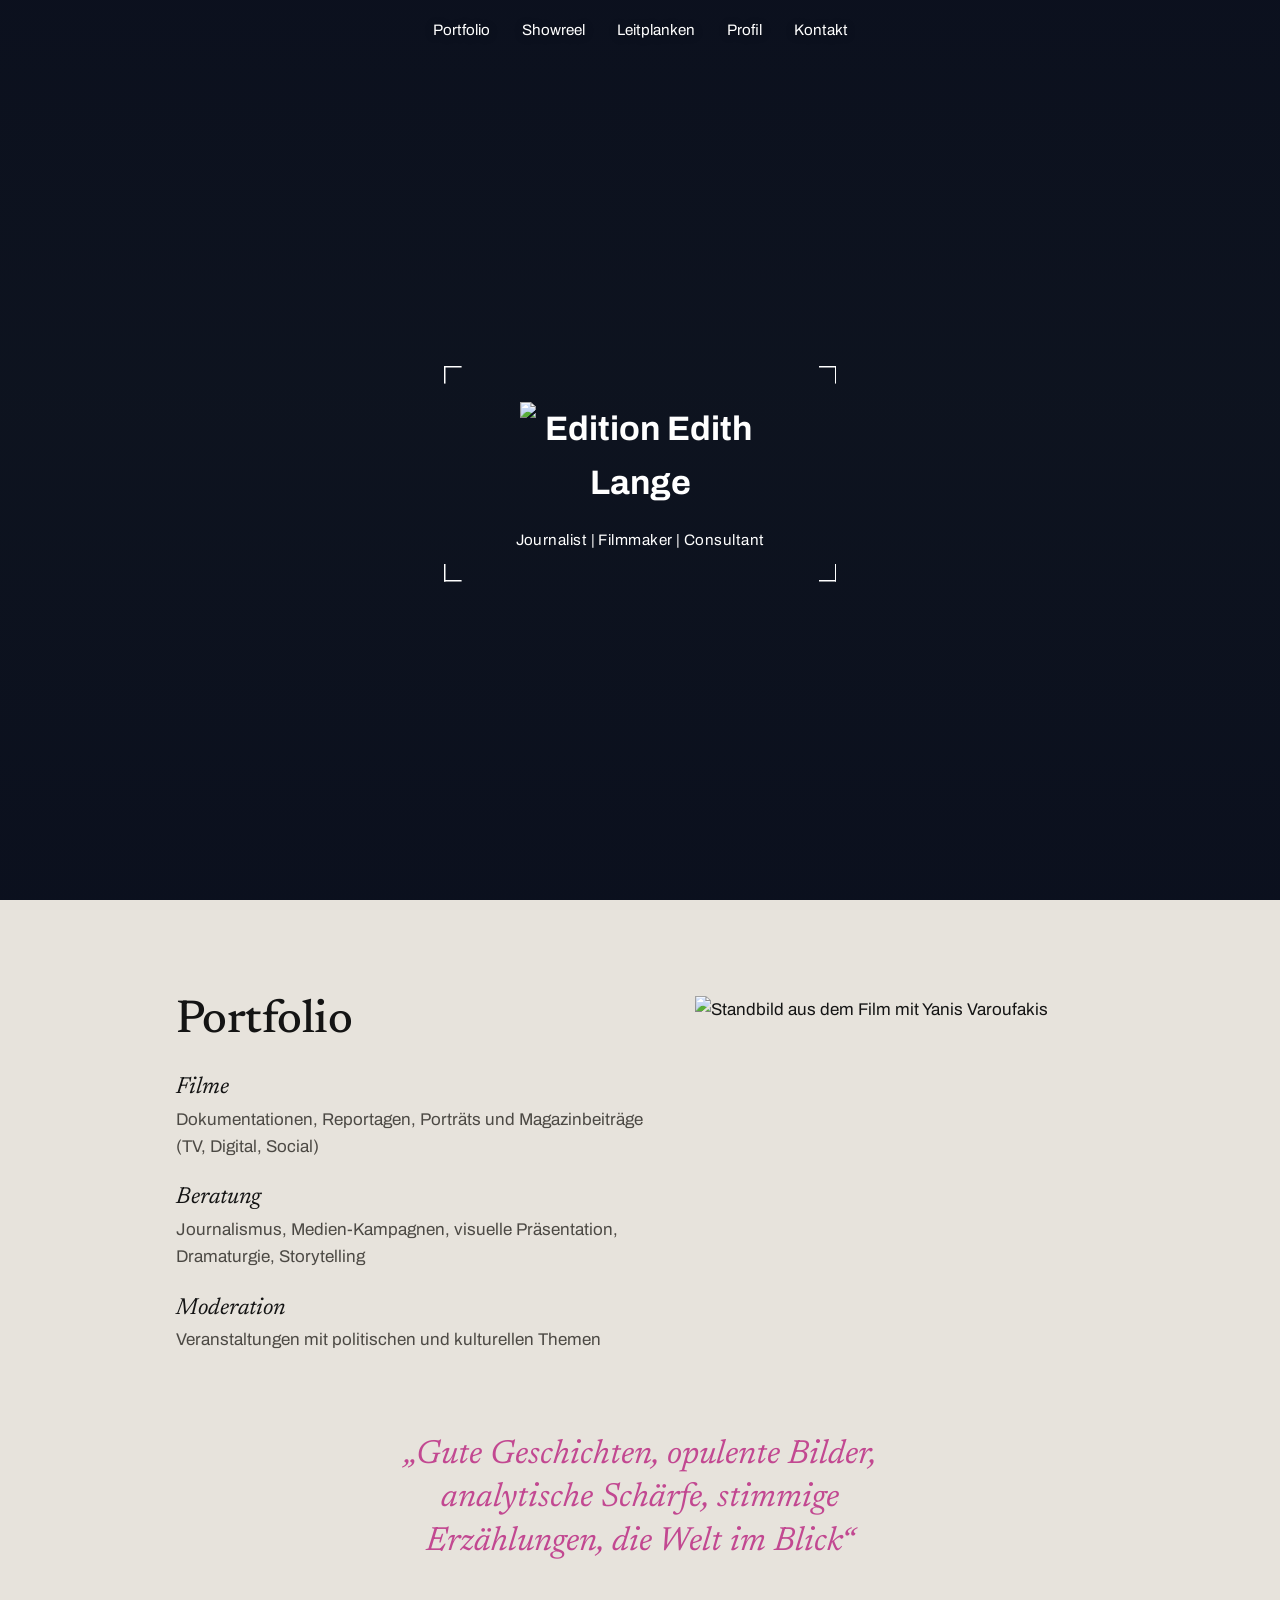
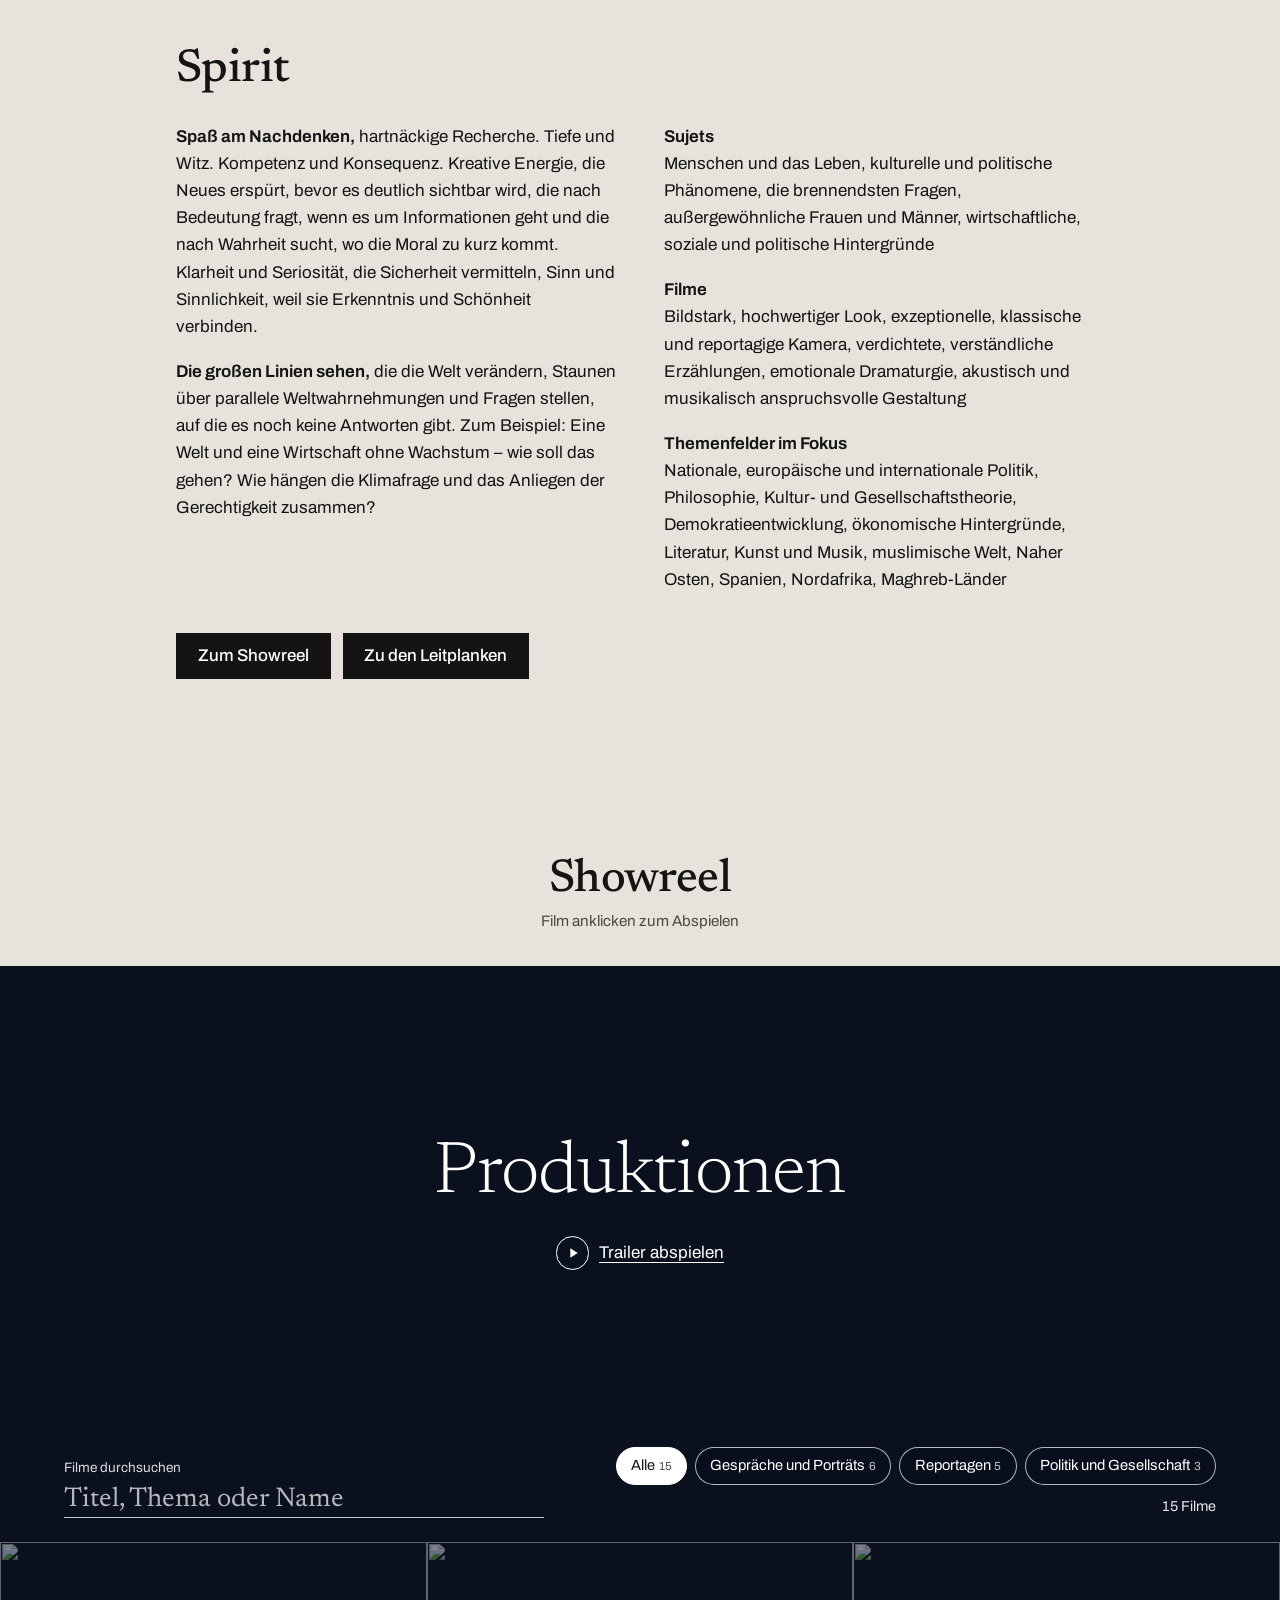
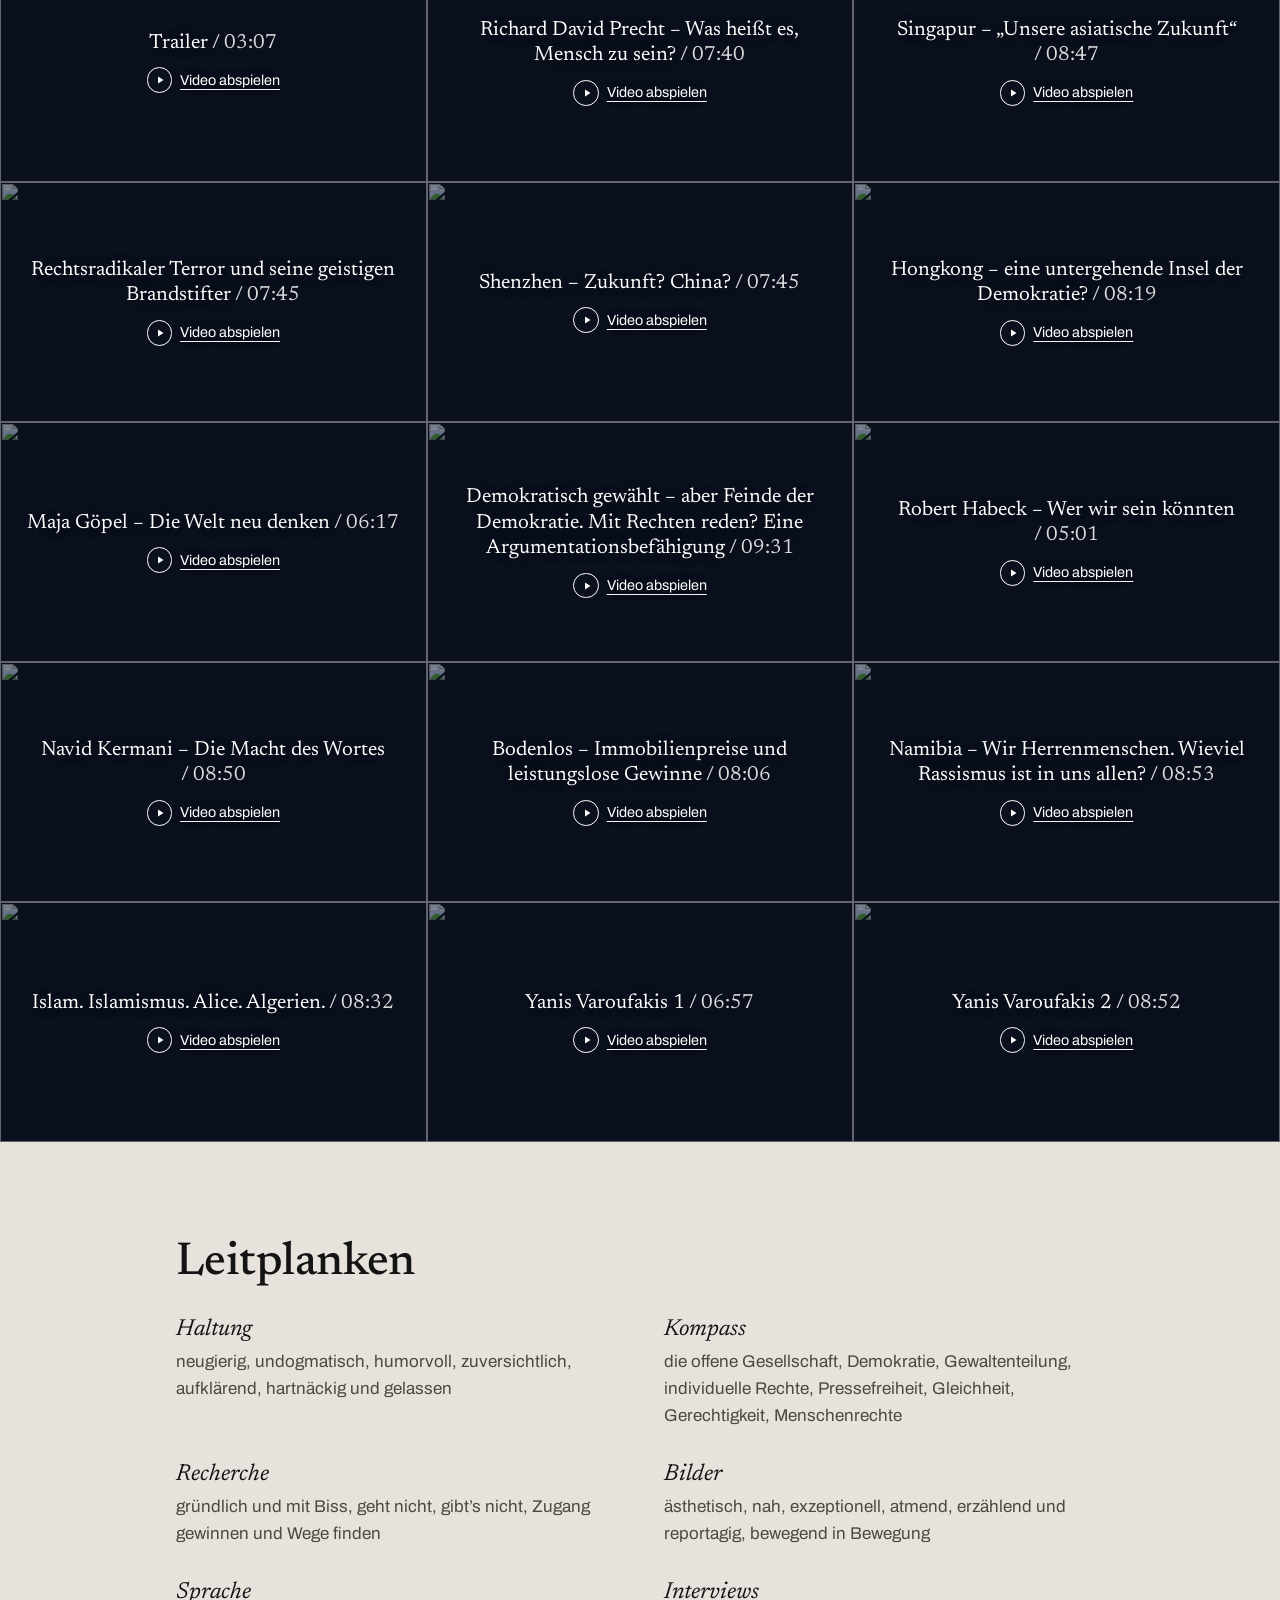
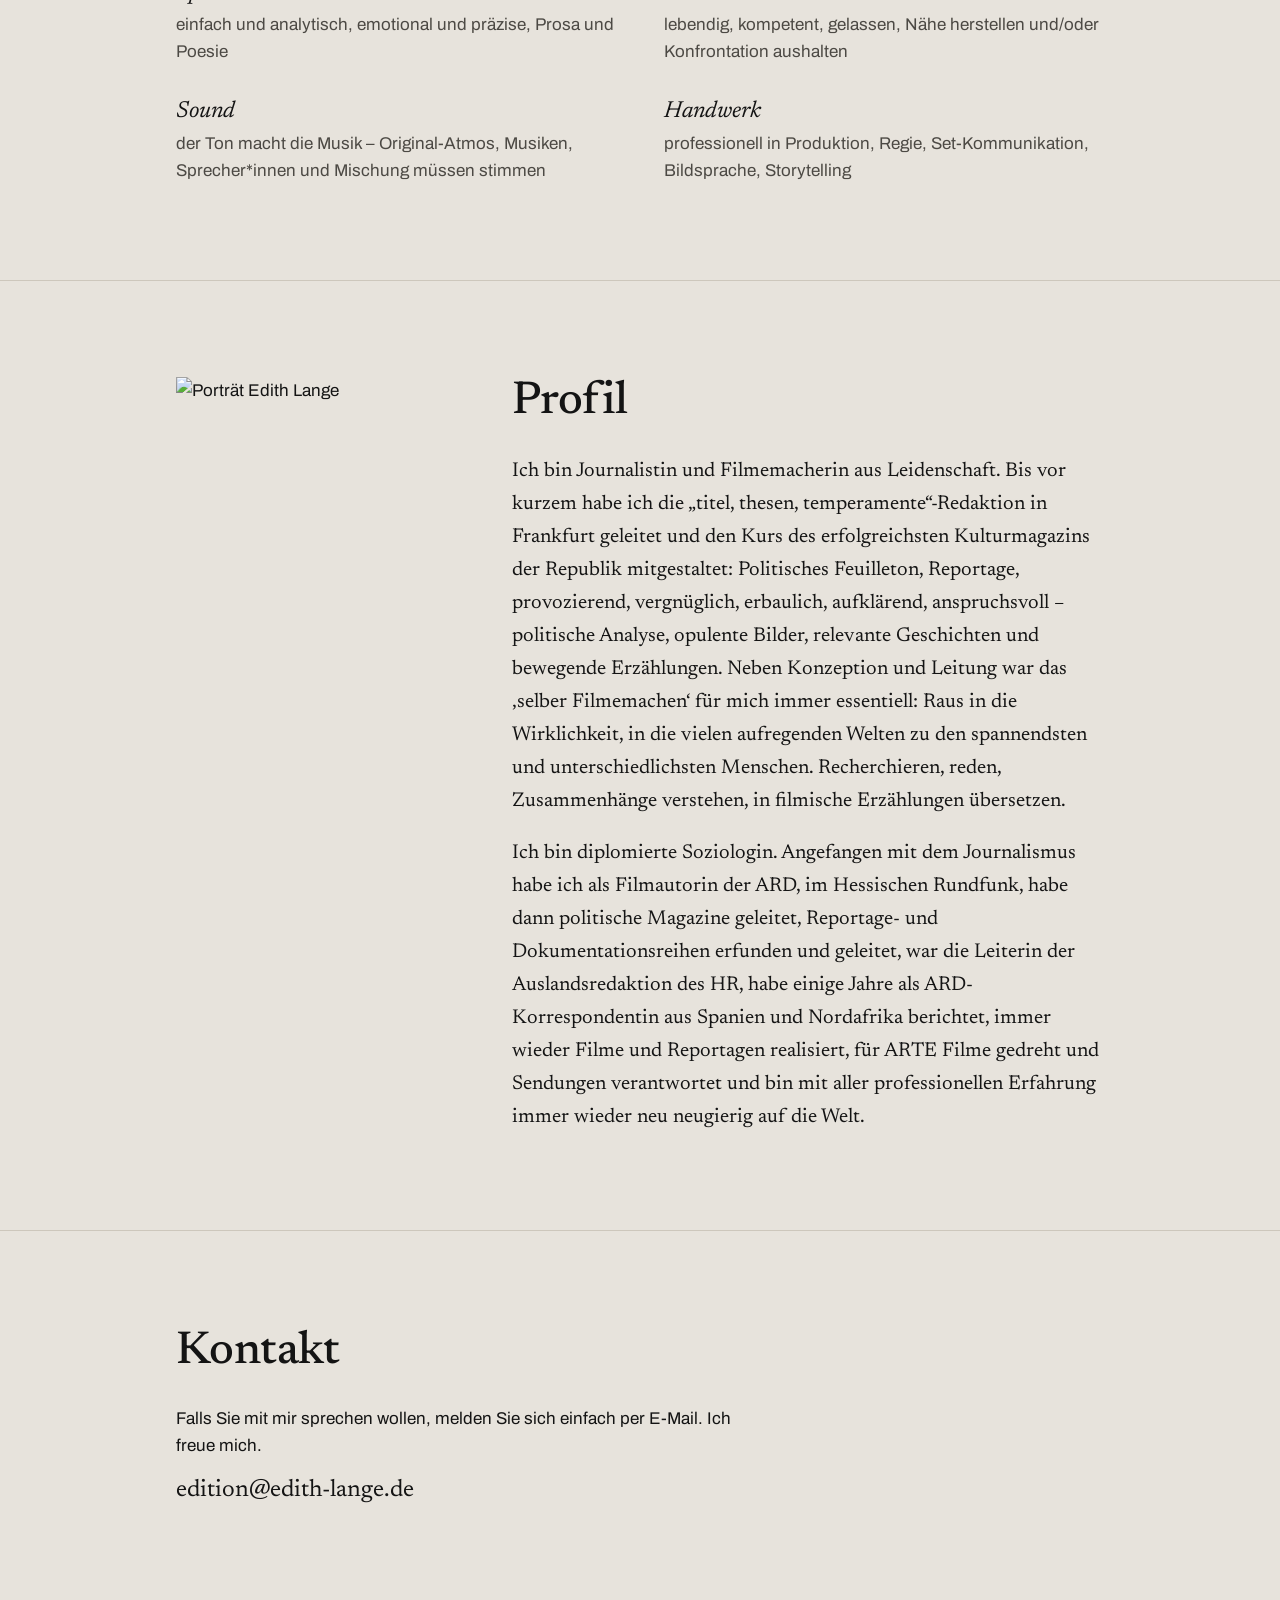
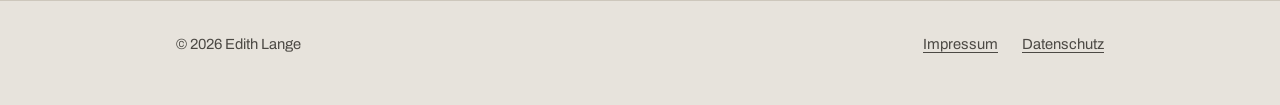
==== index.html @ 25c1dc21 "Erste Fassung: statische Seite mit Video-Mediathek Co-Authored-By: Claude Sonnet 5.5 <noreply@anthro" ====
<!doctype html>
<html lang="de">
<head>
  <meta charset="utf-8">
  <meta name="viewport" content="width=device-width, initial-scale=1">
  <title>Edition Edith Lange | Reportagen Dokumentationen Journalismus</title>
  <meta name="description" content="Dokumentarfilme, Reportagen, Magazinbeiträge, Porträts, Analysen, Essays. Für die ARD, „titel, thesen, temperamente“, ARTE u.a. – Edition Edith Lange">
  <meta property="og:type" content="website">
  <meta property="og:site_name" content="Edition Edith Lange">
  <meta property="og:title" content="Edition Edith Lange | Reportagen Dokumentationen Journalismus">
  <meta property="og:description" content="Dokumentarfilme, Reportagen, Magazinbeiträge, Porträts, Analysen, Essays. Für die ARD, „titel, thesen, temperamente“, ARTE u.a.">
  <meta name="theme-color" content="#E7E3DC">
  <link rel="icon" href="favicon.svg" type="image/svg+xml">
  <link rel="preload" href="fonts/newsreader.woff2" as="font" type="font/woff2" crossorigin>
  <link rel="stylesheet" href="css/style.css">
  <script src="js/seite.js" defer></script>
  <script src="js/mediathek.js" defer></script>
</head>
<body>
  <a class="sprung" href="#showreel">Zum Showreel springen</a>

  <!-- Kopfleiste: über dem Video transparent, danach sandfarben und fixiert -->
  <header class="kopf">
    <a class="wortmarke klammern" href="#top"><img src="https://static.wixstatic.com/media/e6b9de_85f77ad9116e44a881d27dc3d919d11c~mv2.png/v1/fill/w_444,h_208,al_c,q_85/logo.png" alt="Edition Edith Lange" width="111" height="52"></a>
    <nav aria-label="Hauptnavigation">
      <ul>
        <li><a href="#portfolio">Portfolio</a></li>
        <li><a href="#showreel">Showreel</a></li>
        <li><a href="#leitplanken">Leitplanken</a></li>
        <li><a href="#profil">Profil</a></li>
        <li><a href="#kontakt">Kontakt</a></li>
      </ul>
    </nav>
  </header>

  <!-- DEMO-ADRESSEN: Video, Poster, Logo und Fotos liegen noch bei Wix.
       Vor dem Livegang als eigene Dateien nach img/ und video/ legen (siehe interne Doku). -->
  <div class="hero" id="top">
    <video id="hero-video" autoplay muted loop playsinline preload="auto"
           poster="https://static.wixstatic.com/media/e6b9de_59bb1e1e06a84b3ba4e4602ae443a933f000.jpg/v1/fill/w_1920,h_1080,al_c,q_80/hero.jpg">
      <source src="https://video.wixstatic.com/video/e6b9de_59bb1e1e06a84b3ba4e4602ae443a933/1080p/mp4/file.mp4" type="video/mp4">
    </video>
    <div class="hero-mitte">
      <div class="klammern logo-rahmen">
        <h1>
          <img src="https://static.wixstatic.com/media/e6b9de_85f77ad9116e44a881d27dc3d919d11c~mv2.png/v1/fill/w_444,h_208,al_c,q_85/logo.png"
               alt="Edition Edith Lange" width="222" height="104">
        </h1>
        <p>Journalist | Filmmaker | Consultant</p>
      </div>
    </div>
  </div>

  <main>
    <section class="inhalt" id="portfolio" aria-labelledby="portfolio-titel">
      <div class="portfolio-grid">
        <div>
          <h2 id="portfolio-titel">Portfolio</h2>
          <dl class="felder">
            <div>
              <dt>Filme</dt>
              <dd>Dokumentationen, Reportagen, Porträts und Magazinbeiträge (TV, Digital, Social)</dd>
            </div>
            <div>
              <dt>Beratung</dt>
              <dd>Journalismus, Medien-Kampagnen, visuelle Präsentation, Dramaturgie, Storytelling</dd>
            </div>
            <div>
              <dt>Moderation</dt>
              <dd>Veranstaltungen mit politischen und kulturellen Themen</dd>
            </div>
          </dl>
        </div>
        <img class="portfolio-bild"
             src="https://static.wixstatic.com/media/e6b9de_39c633be2c5549e28a4ab191d545261e~mv2.png/v1/fill/w_870,h_600,al_c,q_85/portfolio.png"
             alt="Standbild aus dem Film mit Yanis Varoufakis" width="435" height="300" loading="lazy">
      </div>

      <blockquote class="zitat">„Gute Geschichten, opulente Bilder, analytische Schärfe, stimmige Erzählungen, die Welt im Blick“</blockquote>

      <h2>Spirit</h2>
      <div class="zwei">
        <div class="fliesstext-kurz">
          <p><strong>Spaß am Nachdenken,</strong> hartnäckige Recherche. Tiefe und Witz. Kompetenz und Konsequenz. Kreative Energie, die Neues erspürt, bevor es deutlich sichtbar wird, die nach Bedeutung fragt, wenn es um Informationen geht und die nach Wahrheit sucht, wo die Moral zu kurz kommt. Klarheit und Seriosität, die Sicherheit vermitteln, Sinn und Sinnlichkeit, weil sie Erkenntnis und Schönheit verbinden.</p>
          <p><strong>Die großen Linien sehen,</strong> die die Welt verändern, Staunen über parallele Weltwahrnehmungen und Fragen stellen, auf die es noch keine Antworten gibt. Zum Beispiel: Eine Welt und eine Wirtschaft ohne Wachstum – wie soll das gehen? Wie hängen die Klimafrage und das Anliegen der Gerechtigkeit zusammen?</p>
        </div>
        <div class="fliesstext-kurz">
          <p><strong>Sujets</strong><br>Menschen und das Leben, kulturelle und politische Phänomene, die brennendsten Fragen, außergewöhnliche Frauen und Männer, wirtschaftliche, soziale und politische Hintergründe</p>
          <p><strong>Filme</strong><br>Bildstark, hochwertiger Look, exzeptionelle, klassische und reportagige Kamera, verdichtete, verständliche Erzählungen, emotionale Dramaturgie, akustisch und musikalisch anspruchsvolle Gestaltung</p>
          <p><strong>Themenfelder im Fokus</strong><br>Nationale, europäische und internationale Politik, Philosophie, Kultur- und Gesellschaftstheorie, Demokratieentwicklung, ökonomische Hintergründe, Literatur, Kunst und Musik, muslimische Welt, Naher Osten, Spanien, Nordafrika, Maghreb-Länder</p>
        </div>
      </div>
      <p class="knoepfe">
        <a class="knopf" href="#showreel">Zum Showreel</a>
        <a class="knopf" href="#leitplanken">Zu den Leitplanken</a>
      </p>
    </section>

    <section class="showreel" id="showreel" aria-labelledby="showreel-titel">
      <div class="showreel-kopf">
        <h2 id="showreel-titel">Showreel</h2>
        <p>Film anklicken zum Abspielen</p>
      </div>

      <div class="banner" style="--banner: url('https://static.wixstatic.com/media/cf3013_33adf1be0b4f466a8af10aefe9cf7b13f002.jpg/v1/fill/w_1920,h_820,al_c,q_80/banner.jpg')">
        <div class="banner-mitte">
          <p class="banner-titel">Produktionen</p>
          <button type="button" class="abspielen" data-film="trailer">
            <span class="play-kreis" aria-hidden="true"><svg viewBox="0 0 24 24" focusable="false"><path d="M8 5l11 7-11 7z"/></svg></span>
            <span class="abspielen-text">Trailer abspielen</span>
          </button>
        </div>
        <div class="banner-werkzeug">
          <form class="suche" role="search" onsubmit="return false">
            <label for="suche">Filme durchsuchen</label>
            <input id="suche" type="search" placeholder="Titel, Thema oder Name" autocomplete="off" spellcheck="false">
          </form>
          <div class="filter">
            <div class="chips" id="chips" role="group" aria-label="Nach Kategorie filtern"></div>
            <p class="anzahl" id="anzahl" role="status" aria-live="polite"></p>
          </div>
        </div>
      </div>

      <ul class="raster" id="raster"></ul>

      <div class="leer" id="leer" hidden>
        <p>Kein Film gefunden. Ändere den Suchbegriff oder setze die Filter zurück.</p>
        <button type="button" class="knopf" id="zuruecksetzen">Filter zurücksetzen</button>
      </div>
      <noscript><p class="leer">Der Showreel braucht JavaScript. Schreib bitte eine E-Mail an <a href="mailto:edition@edith-lange.de">edition@edith-lange.de</a>.</p></noscript>
    </section>

    <section class="inhalt" id="leitplanken" aria-labelledby="leitplanken-titel">
      <h2 id="leitplanken-titel">Leitplanken</h2>
      <dl class="paare">
        <div><dt>Haltung</dt><dd>neugierig, undogmatisch, humorvoll, zuversichtlich, aufklärend, hartnäckig und gelassen</dd></div>
        <div><dt>Kompass</dt><dd>die offene Gesellschaft, Demokratie, Gewaltenteilung, individuelle Rechte, Pressefreiheit, Gleichheit, Gerechtigkeit, Menschenrechte</dd></div>
        <div><dt>Recherche</dt><dd>gründlich und mit Biss, geht nicht, gibt’s nicht, Zugang gewinnen und Wege finden</dd></div>
        <div><dt>Bilder</dt><dd>ästhetisch, nah, exzeptionell, atmend, erzählend und reportagig, bewegend in Bewegung</dd></div>
        <div><dt>Sprache</dt><dd>einfach und analytisch, emotional und präzise, Prosa und Poesie</dd></div>
        <div><dt>Interviews</dt><dd>lebendig, kompetent, gelassen, Nähe herstellen und/oder Konfrontation aushalten</dd></div>
        <div><dt>Sound</dt><dd>der Ton macht die Musik – Original-Atmos, Musiken, Sprecher*innen und Mischung müssen stimmen</dd></div>
        <div><dt>Handwerk</dt><dd>professionell in Produktion, Regie, Set-Kommunikation, Bildsprache, Storytelling</dd></div>
      </dl>
    </section>

    <section class="inhalt profil" id="profil" aria-labelledby="profil-titel">
      <div class="profil-grid">
        <img class="portrait"
             src="https://static.wixstatic.com/media/e6b9de_85d53dcce89547af80453a488af6b40d~mv2.jpg/v1/fill/w_604,h_904,al_c,q_85/portrait.jpg"
             alt="Porträt Edith Lange" width="302" height="452" loading="lazy">
        <div>
          <h2 id="profil-titel">Profil</h2>
          <div class="fliesstext">
            <p>Ich bin Journalistin und Filmemacherin aus Leidenschaft. Bis vor kurzem habe ich die „titel, thesen, temperamente“-Redaktion in Frankfurt geleitet und den Kurs des erfolgreichsten Kulturmagazins der Republik mitgestaltet: Politisches Feuilleton, Reportage, provozierend, vergnüglich, erbaulich, aufklärend, anspruchsvoll – politische Analyse, opulente Bilder, relevante Geschichten und bewegende Erzählungen. Neben Konzeption und Leitung war das ‚selber Filmemachen‘ für mich immer essentiell: Raus in die Wirklichkeit, in die vielen aufregenden Welten zu den spannendsten und unterschiedlichsten Menschen. Recherchieren, reden, Zusammenhänge verstehen, in filmische Erzählungen übersetzen.</p>
            <p>Ich bin diplomierte Soziologin. Angefangen mit dem Journalismus habe ich als Filmautorin der ARD, im Hessischen Rundfunk, habe dann politische Magazine geleitet, Reportage- und Dokumentationsreihen erfunden und geleitet, war die Leiterin der Auslandsredaktion des HR, habe einige Jahre als ARD-Korrespondentin aus Spanien und Nordafrika berichtet, immer wieder Filme und Reportagen realisiert, für ARTE Filme gedreht und Sendungen verantwortet und bin mit aller professionellen Erfahrung immer wieder neu neugierig auf die Welt.</p>
          </div>
        </div>
      </div>
    </section>

    <section class="inhalt kontakt" id="kontakt" aria-labelledby="kontakt-titel">
      <h2 id="kontakt-titel">Kontakt</h2>
      <p>Falls Sie mit mir sprechen wollen, melden Sie sich einfach per E-Mail. Ich freue mich.</p>
      <p class="mail"><a href="mailto:edition@edith-lange.de">edition@edith-lange.de</a></p>
    </section>
  </main>

  <footer class="fuss">
    <p>© <span data-jahr>2026</span> Edith Lange</p>
    <ul>
      <li><a href="impressum.html">Impressum</a></li>
      <li><a href="datenschutz.html">Datenschutz</a></li>
    </ul>
  </footer>

  <dialog id="player" aria-labelledby="player-titel">
    <div class="player-innen">
      <div class="player-kopf">
        <h2 id="player-titel"></h2>
        <button type="button" class="schliessen" id="schliessen">Schließen</button>
      </div>
      <div class="buehne" id="buehne"></div>
      <div class="player-info">
        <p class="player-meta" id="player-meta"></p>
        <p class="player-text" id="player-text"></p>
      </div>
    </div>
  </dialog>
</body>
</html>
---- css/style.css ----
@font-face {
  font-family: "Newsreader";
  src: url("../fonts/newsreader.woff2") format("woff2");
  font-weight: 200 800;
  font-style: normal;
  font-display: swap;
}
@font-face {
  font-family: "Newsreader";
  src: url("../fonts/newsreader-italic.woff2") format("woff2");
  font-weight: 200 800;
  font-style: italic;
  font-display: swap;
}
@font-face {
  font-family: "Archivo";
  src: url("../fonts/archivo.woff2") format("woff2");
  font-weight: 100 900;
  font-style: normal;
  font-display: swap;
}

:root {
  /* Farben aus dem Original: warmes Sandgrau, Schwarz, magentafarbenes Zitat */
  --sand: #E7E3DC;
  --tinte: #141414;
  --tinte-leise: #4C4944;
  --linie: #CDC7BC;
  --magenta: #C24891;
  --nacht: #0F1520;
  --weiss: #fff;
  --serif: "Newsreader", Georgia, "Times New Roman", serif;
  --sans: "Archivo", system-ui, -apple-system, "Segoe UI", sans-serif;
  --rand: clamp(1.25rem, 5vw, 4rem);
  --breite: 58rem;
}

*, *::before, *::after { box-sizing: border-box; }
html { scroll-behavior: smooth; scroll-padding-top: 4.5rem; }
body {
  margin: 0;
  background: var(--sand);
  color: var(--tinte);
  font-family: var(--sans);
  font-size: 1.0625rem;
  line-height: 1.6;
  -webkit-font-smoothing: antialiased;
}
a { color: inherit; text-underline-offset: 0.2em; }
a:hover { color: var(--magenta); }
:focus-visible { outline: 2px solid var(--tinte); outline-offset: 3px; }
h1, h2, h3, p, ul, dl, dd, blockquote, figure { margin: 0; }
ul { padding: 0; list-style: none; }
img { max-width: 100%; height: auto; display: block; }

.sprung {
  position: absolute; left: var(--rand); top: -4rem; z-index: 40;
  background: var(--tinte); color: var(--weiss); padding: 0.6rem 1rem;
}
.sprung:focus { top: 0.75rem; }

/* ---------- Sucherecken (vier Klammern um das Logo) ---------- */
.klammern {
  position: relative;
  --l: 0.55rem; --d: 1.5px;
  background:
    linear-gradient(currentColor 0 0) 0 0 / var(--l) var(--d) no-repeat,
    linear-gradient(currentColor 0 0) 0 0 / var(--d) var(--l) no-repeat,
    linear-gradient(currentColor 0 0) 100% 0 / var(--l) var(--d) no-repeat,
    linear-gradient(currentColor 0 0) 100% 0 / var(--d) var(--l) no-repeat,
    linear-gradient(currentColor 0 0) 0 100% / var(--l) var(--d) no-repeat,
    linear-gradient(currentColor 0 0) 0 100% / var(--d) var(--l) no-repeat,
    linear-gradient(currentColor 0 0) 100% 100% / var(--l) var(--d) no-repeat,
    linear-gradient(currentColor 0 0) 100% 100% / var(--d) var(--l) no-repeat;
}
.wortmarke.klammern { padding: 0.45rem 0.8rem; line-height: 0; }
.wortmarke img { height: 1.9rem; width: auto; filter: invert(1); }

/* ---------- Kopfleiste ---------- */
.kopf {
  position: fixed; inset: 0 0 auto 0; z-index: 30;
  display: flex; align-items: baseline; justify-content: center; flex-wrap: wrap;
  gap: 0.5rem 2rem;
  padding: 1rem var(--rand);
  color: var(--weiss);
  text-shadow: 0 1px 8px rgb(0 0 0 / 0.45);
}
.wortmarke { display: none; text-decoration: none; }
.kopf nav ul { display: flex; flex-wrap: wrap; justify-content: center; gap: 0.25rem 1.25rem; }
.kopf nav a { text-decoration: none; font-size: 0.95rem; }
.kopf nav a:hover { color: inherit; text-decoration: underline; }
.kopf :focus-visible { outline-color: var(--weiss); }
@media (min-width: 40rem) { .kopf nav ul { column-gap: 2rem; } }

/* Nach dem Video und auf Unterseiten: sandfarben */
body.scroll .kopf, body.innen .kopf {
  justify-content: space-between;
  background: rgb(231 227 220 / 0.96);
  color: var(--tinte);
  text-shadow: none;
  border-bottom: 1px solid var(--linie);
  backdrop-filter: blur(6px);
}
body.scroll .wortmarke, body.innen .wortmarke { display: block; }
body.scroll .kopf nav a:hover, body.innen .kopf nav a:hover { color: var(--magenta); }
body.scroll .kopf :focus-visible, body.innen .kopf :focus-visible { outline-color: var(--tinte); }
body.innen .kopf { position: static; backdrop-filter: none; }

/* Handy: einzeilige, seitlich scrollbare Navigation, damit die Leiste schmal bleibt */
@media (max-width: 39.99rem) {
  html { scroll-padding-top: 3.5rem; }
  .kopf { padding: 0.7rem 1rem; gap: 0; }
  .wortmarke, body.scroll .wortmarke, body.innen .wortmarke { display: none; }
  .kopf nav { max-width: 100%; }
  .kopf nav ul { flex-wrap: nowrap; justify-content: flex-start; gap: 1.1rem; overflow-x: auto; scrollbar-width: none; }
  .kopf nav ul::-webkit-scrollbar { display: none; }
  .kopf nav a { font-size: 0.92rem; white-space: nowrap; display: block; padding: 0.15rem 0; }
}

/* ---------- Header-Video ---------- */
.hero {
  position: relative; isolation: isolate;
  min-height: 100vh; min-height: 100svh;
  display: grid; place-items: center;
  background: var(--nacht); color: var(--weiss); overflow: hidden;
}
.hero video { position: absolute; inset: 0; z-index: -2; width: 100%; height: 100%; object-fit: cover; }
.hero::after {
  content: ""; position: absolute; inset: 0; z-index: -1;
  background: linear-gradient(rgb(8 12 28 / 0.5), rgb(8 12 28 / 0.2) 45%, rgb(8 12 28 / 0.55));
}
.hero-mitte { text-align: center; padding: 6rem 1.5rem 3rem; }
.hero-mitte img { width: min(56vw, 15rem); height: auto; margin-inline: auto; }
.logo-rahmen { display: inline-block; padding: 2.2rem clamp(1.6rem, 6vw, 4.5rem) 1.8rem; --l: 1.1rem; --d: 1.5px; }
.hero-mitte p { margin-top: 0.9rem; font-size: 0.95rem; letter-spacing: 0.03em; }

/* ---------- Inhaltsabschnitte (sand) ---------- */
.inhalt {
  padding: clamp(3.5rem, 8vw, 6rem) max(var(--rand), calc((100% - var(--breite)) / 2));
}
.inhalt + .inhalt { border-top: 1px solid var(--linie); }
h2 {
  font-family: var(--serif); font-weight: 500;
  font-size: clamp(2rem, 4.6vw, 2.9rem); line-height: 1.08; letter-spacing: -0.012em;
  margin-bottom: 1.75rem;
}

.portfolio-grid { display: grid; gap: 2rem 3rem; }
@media (min-width: 48rem) { .portfolio-grid { grid-template-columns: 1.15fr 1fr; align-items: start; } }
.felder { display: grid; gap: 1.5rem; }
.felder dt, .paare dt {
  font-family: var(--serif); font-style: italic; font-size: 1.45rem; line-height: 1.2; margin-bottom: 0.25rem;
}
.felder dd, .paare dd { color: var(--tinte-leise); }
.portfolio-bild { width: 100%; }

.zitat {
  max-width: 36rem; margin: clamp(3rem, 7vw, 5rem) auto;
  text-align: center; color: var(--magenta);
  font-family: var(--serif); font-style: italic;
  font-size: clamp(1.5rem, 3.2vw, 2.1rem); line-height: 1.3;
}

.zwei { display: grid; gap: 1.5rem 3rem; grid-template-columns: repeat(auto-fit, minmax(18rem, 1fr)); }
.fliesstext-kurz p + p { margin-top: 1.1rem; }
.fliesstext-kurz strong { font-weight: 650; }

.knoepfe { margin-top: 2.5rem; display: flex; flex-wrap: wrap; gap: 0.75rem; }
.knopf {
  font: inherit; font-weight: 500; line-height: 1.2;
  display: inline-block; text-decoration: none; cursor: pointer;
  background: var(--tinte); color: var(--weiss);
  border: 1px solid var(--tinte); border-radius: 0;
  padding: 0.75rem 1.3rem;
}
.knopf:hover { background: var(--magenta); border-color: var(--magenta); color: var(--weiss); }

.paare { display: grid; grid-template-columns: repeat(auto-fit, minmax(18rem, 1fr)); gap: 2rem 3rem; }

.fliesstext { max-width: 40rem; }
.fliesstext p { font-family: var(--serif); font-size: 1.25rem; line-height: 1.65; }
.fliesstext p + p { margin-top: 1.2rem; }
.profil-grid { display: grid; gap: 2rem 3rem; }
@media (min-width: 48rem) { .profil-grid { grid-template-columns: minmax(0, 18rem) 1fr; align-items: start; } }
.portrait { width: 100%; max-width: 20rem; }

.kontakt p { max-width: 36rem; }
.kontakt .mail {
  margin-top: 1rem; font-family: var(--serif);
  font-size: clamp(1.1rem, 2.4vw, 1.5rem); line-height: 1.2; overflow-wrap: anywhere;
}
.kontakt .mail a { text-decoration: none; }

/* ---------- Showreel ---------- */
.showreel-kopf { text-align: center; padding: clamp(3rem, 7vw, 5rem) var(--rand) 2rem; }
.showreel-kopf h2 { margin-bottom: 0.25rem; }
.showreel-kopf p { color: var(--tinte-leise); font-size: 0.95rem; }

.banner {
  position: relative; isolation: isolate;
  min-height: clamp(26rem, 64vh, 38rem);
  display: flex; flex-direction: column;
  background: var(--nacht) var(--banner) center / cover no-repeat;
  color: var(--weiss);
}
.banner::before { content: ""; position: absolute; inset: 0; z-index: -1; background: rgb(8 12 28 / 0.5); }
.banner :focus-visible { outline-color: var(--weiss); }
.banner-mitte { margin: auto; text-align: center; padding: 3rem 1rem 2rem; }
.banner-titel { font-family: var(--serif); font-weight: 300; font-size: clamp(2.8rem, 7vw, 4.6rem); line-height: 1; letter-spacing: -0.01em; }

.abspielen {
  margin-top: 1.25rem; display: inline-flex; align-items: center; gap: 0.6rem;
  font: inherit; color: inherit; background: none; border: 0; padding: 0.25rem; cursor: pointer;
}
.play-kreis {
  width: 2.1rem; height: 2.1rem; border: 1.5px solid currentColor; border-radius: 50%;
  display: grid; place-items: center;
}
.play-kreis svg { width: 1rem; height: 1rem; fill: currentColor; margin-left: 0.1rem; }
.abspielen-text { text-decoration: underline; text-underline-offset: 0.25em; }
.abspielen:hover .abspielen-text, .abspielen:focus-visible .abspielen-text { text-decoration-thickness: 2px; }

.banner-werkzeug {
  display: flex; flex-wrap: wrap; justify-content: space-between; align-items: flex-end;
  gap: 1.25rem 3rem; padding: 1rem var(--rand) 1.5rem;
}
.suche { flex: 1 1 18rem; max-width: 30rem; }
.suche label { display: block; font-size: 0.85rem; opacity: 0.85; margin-bottom: 0.2rem; }
.suche input {
  width: 100%; background: transparent; color: var(--weiss);
  border: 0; border-bottom: 1.5px solid rgb(255 255 255 / 0.75); border-radius: 0;
  font-family: var(--serif); font-size: clamp(1.3rem, 2.8vw, 1.7rem);
  padding: 0.25rem 0; outline: none;
}
.suche input::placeholder { color: rgb(255 255 255 / 0.7); }
.suche input:focus { border-bottom-color: var(--weiss); border-bottom-width: 3px; }
.suche input::-webkit-search-cancel-button { filter: invert(1); }

.filter { display: flex; flex-direction: column; align-items: flex-end; gap: 0.6rem; }
.chips { display: flex; flex-wrap: wrap; justify-content: flex-end; gap: 0.5rem; }
.chip {
  font: inherit; font-size: 0.92rem; color: var(--weiss);
  background: rgb(8 12 28 / 0.35); border: 1px solid rgb(255 255 255 / 0.7);
  padding: 0.4rem 0.9rem; border-radius: 999px; cursor: pointer;
}
.chip:hover { background: rgb(255 255 255 / 0.2); }
.chip[aria-pressed="true"] { background: var(--weiss); border-color: var(--weiss); color: var(--tinte); }
.chip small { font-size: 0.8em; opacity: 0.75; margin-left: 0.3em; }
.anzahl { font-size: 0.9rem; min-height: 1.4em; opacity: 0.9; }
@media (max-width: 40rem) {
  .filter { align-items: flex-start; }
  .chips { justify-content: flex-start; }
}

/* Randloses Kachelraster mit Thumbnail als Hintergrund */
.raster { display: grid; grid-template-columns: 1fr; gap: 0; background: var(--nacht); }
@media (min-width: 40rem) { .raster { grid-template-columns: repeat(2, 1fr); } }
@media (min-width: 64rem) { .raster { grid-template-columns: repeat(3, 1fr); } }

.kachel {
  position: relative; isolation: isolate; overflow: hidden;
  display: block; width: 100%; aspect-ratio: 16 / 9;
  padding: 0; margin: 0; border: 0; background: var(--nacht);
  color: var(--weiss); font: inherit; cursor: pointer;
}
.kachel img {
  position: absolute; inset: 0; z-index: -2; width: 100%; height: 100%; object-fit: cover;
  transition: transform 0.5s ease;
}
.kachel::after {
  content: ""; position: absolute; inset: 0; z-index: -1;
  background: rgb(8 12 28 / 0.5); transition: background 0.2s;
}
.kachel:hover::after, .kachel:focus-visible::after { background: rgb(8 12 28 / 0.22); }
.kachel:hover img { transform: scale(1.03); }
.kachel:focus-visible { outline: 3px solid var(--weiss); outline-offset: -8px; }
.kachel-text {
  position: absolute; inset: 0; padding: 1rem 1.5rem;
  display: flex; flex-direction: column; align-items: center; justify-content: center; gap: 0.7rem;
  text-align: center; text-shadow: 0 1px 10px rgb(0 0 0 / 0.5);
}
.kachel-titel { font-family: var(--serif); font-size: clamp(1.1rem, 1.6vw, 1.35rem); line-height: 1.25; max-width: 28rem; }
.kachel-dauer { opacity: 0.85; white-space: nowrap; }
.kachel-play { display: inline-flex; align-items: center; gap: 0.5rem; font-size: 0.9rem; }
.kachel-play .play-kreis { width: 1.6rem; height: 1.6rem; }
.kachel-play .play-kreis svg { width: 0.75rem; height: 0.75rem; }
.kachel-play span:last-child { text-decoration: underline; text-underline-offset: 0.25em; }

.leer { padding: 3rem var(--rand); text-align: center; color: var(--tinte-leise); }
.leer p { margin-bottom: 1.25rem; }
.leer[hidden] { display: none; }

/* ---------- Fuß ---------- */
.fuss {
  display: flex; flex-wrap: wrap; justify-content: space-between; gap: 0.75rem 2rem;
  padding: 2rem max(var(--rand), calc((100% - var(--breite)) / 2)) 3rem;
  border-top: 1px solid var(--linie); color: var(--tinte-leise); font-size: 0.92rem;
}
.fuss ul { display: flex; gap: 1.5rem; }

/* ---------- Player ---------- */
dialog {
  width: min(96vw, 72rem); max-width: none; max-height: 96vh;
  padding: 0; border: 1px solid #2E3944; background: var(--nacht); color: var(--weiss);
}
dialog::backdrop { background: rgb(6 9 13 / 0.88); }
dialog[open] { animation: auf 0.18s ease-out; }
@keyframes auf { from { opacity: 0; transform: translateY(0.5rem); } to { opacity: 1; transform: none; } }
dialog :focus-visible { outline-color: var(--weiss); }
.player-innen { padding: clamp(0.75rem, 2vw, 1.5rem); }
.player-kopf { display: flex; align-items: flex-start; justify-content: space-between; gap: 1rem; margin-bottom: 0.9rem; }
.player-kopf h2 { font-size: clamp(1.2rem, 2.6vw, 1.7rem); line-height: 1.2; margin: 0; font-weight: 400; }
.schliessen {
  flex: none; font: inherit; font-size: 0.95rem; color: var(--weiss); background: transparent;
  border: 1px solid rgb(255 255 255 / 0.7); border-radius: 0; padding: 0.45rem 0.9rem; cursor: pointer;
}
.schliessen:hover { background: var(--weiss); color: var(--tinte); }
.buehne { aspect-ratio: 16 / 9; background: #000; position: relative; }
.buehne iframe, .buehne video { position: absolute; inset: 0; width: 100%; height: 100%; border: 0; }
.buehne .hinweis { position: absolute; inset: 0; display: grid; place-items: center; padding: 1.5rem; text-align: center; color: #A7B0B8; }
.player-info { min-width: 0; }
.player-meta { margin-top: 0.9rem; font-size: 0.85rem; color: #8993A0; }
.player-meta:empty { display: none; }
.player-text { margin-top: 0.6rem; color: #A7B0B8; max-width: 46rem; }
.player-text:empty { display: none; }

@media (prefers-reduced-motion: reduce) {
  html { scroll-behavior: auto; }
  dialog[open] { animation: none; }
  .kachel img, .kachel::after { transition: none; }
  .kachel:hover img { transform: none; }
}

/* Querformat ab Laptop-Breite: Dialog fast bildschirmfüllend, Video groß links, Texte rechts daneben */
@media (min-width: 60rem) and (min-aspect-ratio: 4/3) {
  dialog { width: 94vw; max-height: 92vh; }
  .player-innen {
    --text: clamp(15rem, 19vw, 19rem);
    display: grid;
    /* Video so breit wie Breite UND Höhe erlauben (16:9), Rest für den Text */
    grid-template-columns: min(calc((92vh - 8rem) * 16 / 9), calc(100% - var(--text) - 1.5rem)) minmax(0, 1fr);
    grid-template-areas: "kopf kopf" "buehne info"; column-gap: 1.5rem; align-items: stretch;
  }
  .player-kopf { grid-area: kopf; }
  .buehne { grid-area: buehne; }
  .player-info { grid-area: info; height: 0; min-height: 100%; overflow-y: auto; padding-right: 0.25rem; }
  .player-info .player-meta { margin-top: 0; }
  .player-text { font-size: 0.95rem; line-height: 1.55; }
}
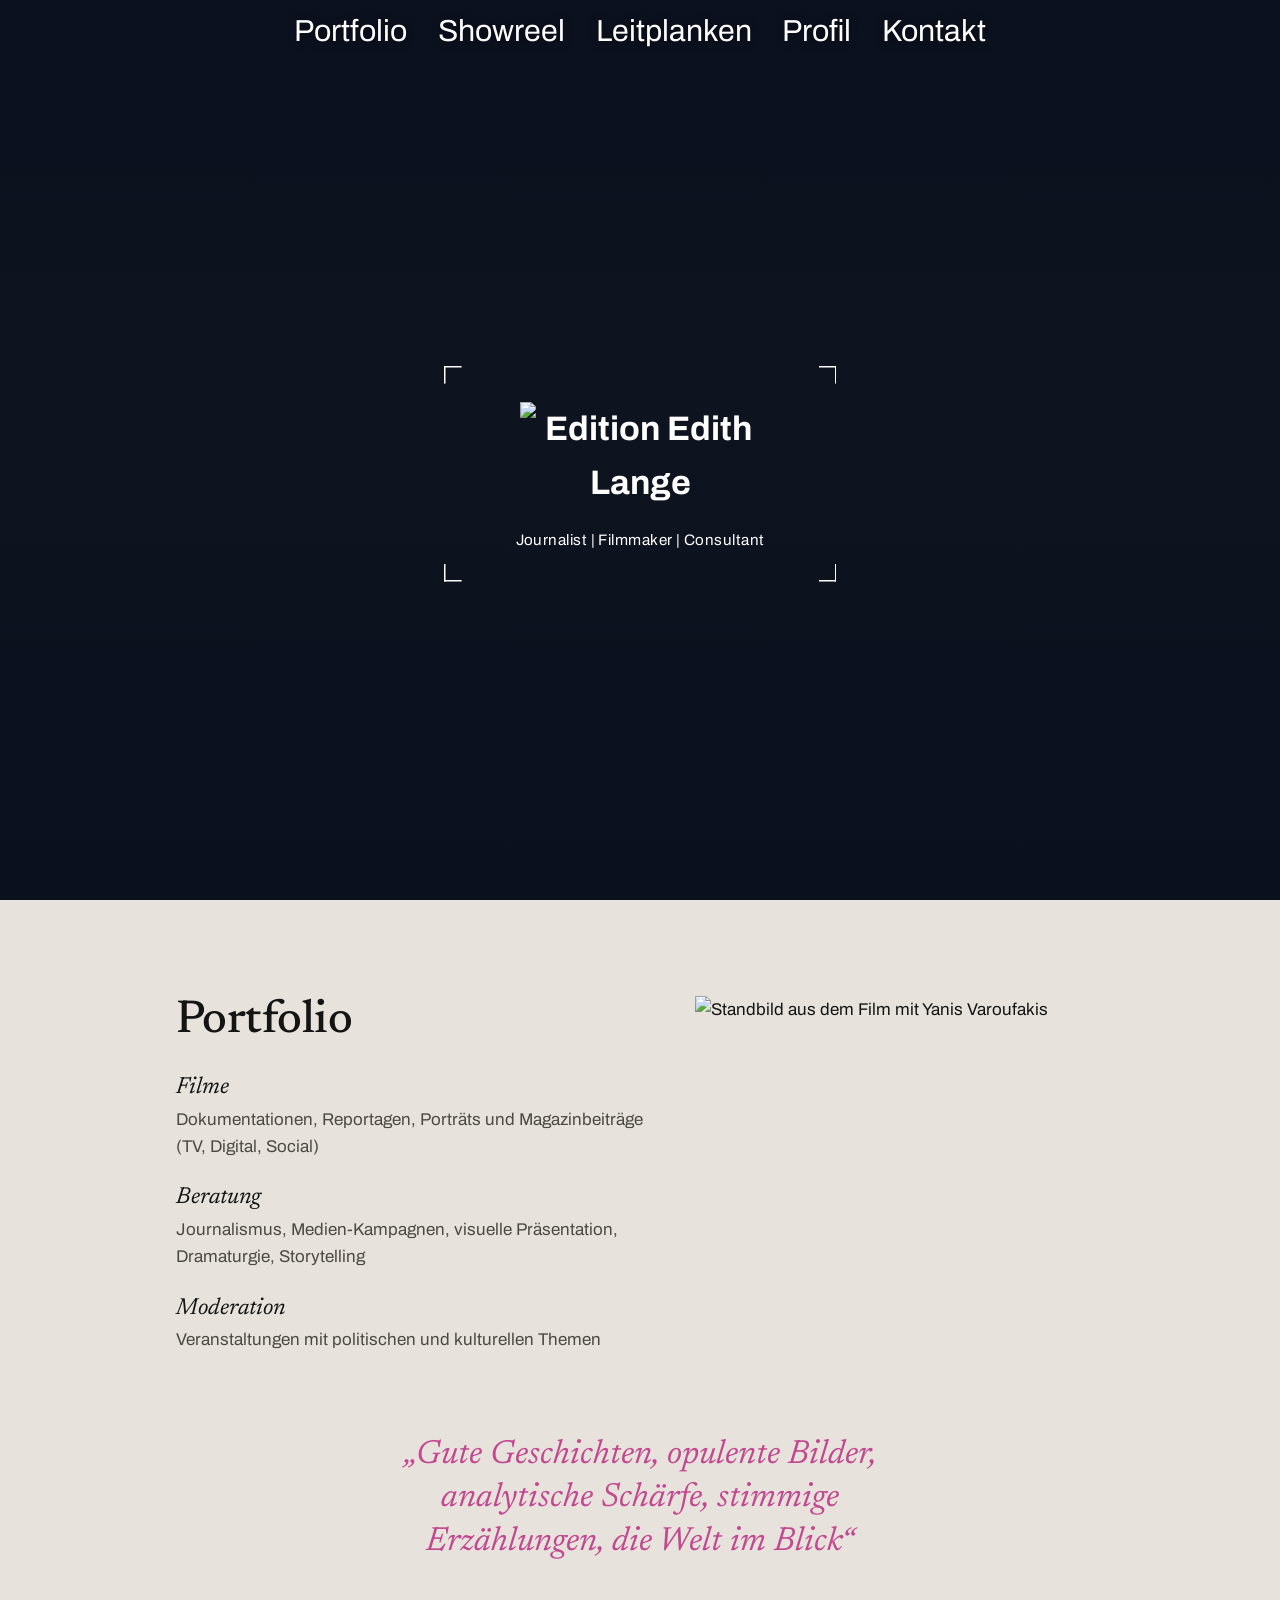
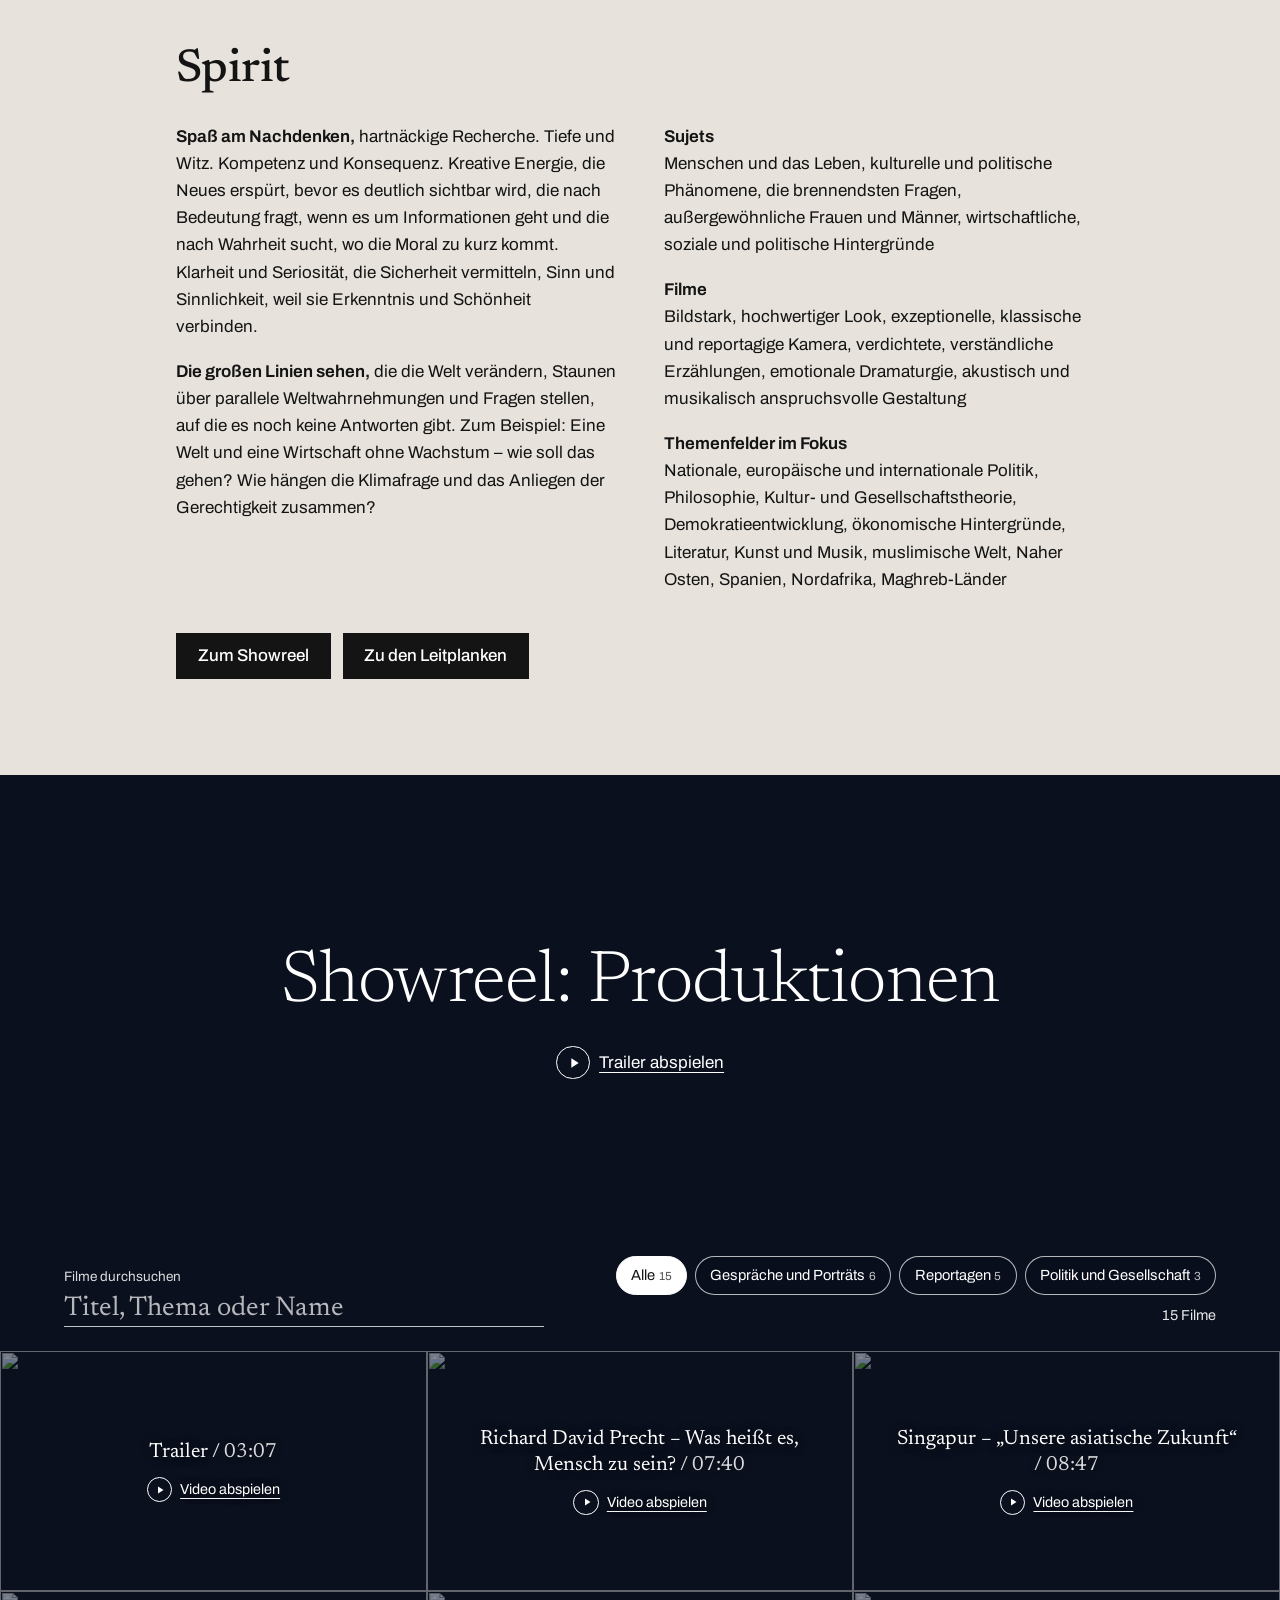
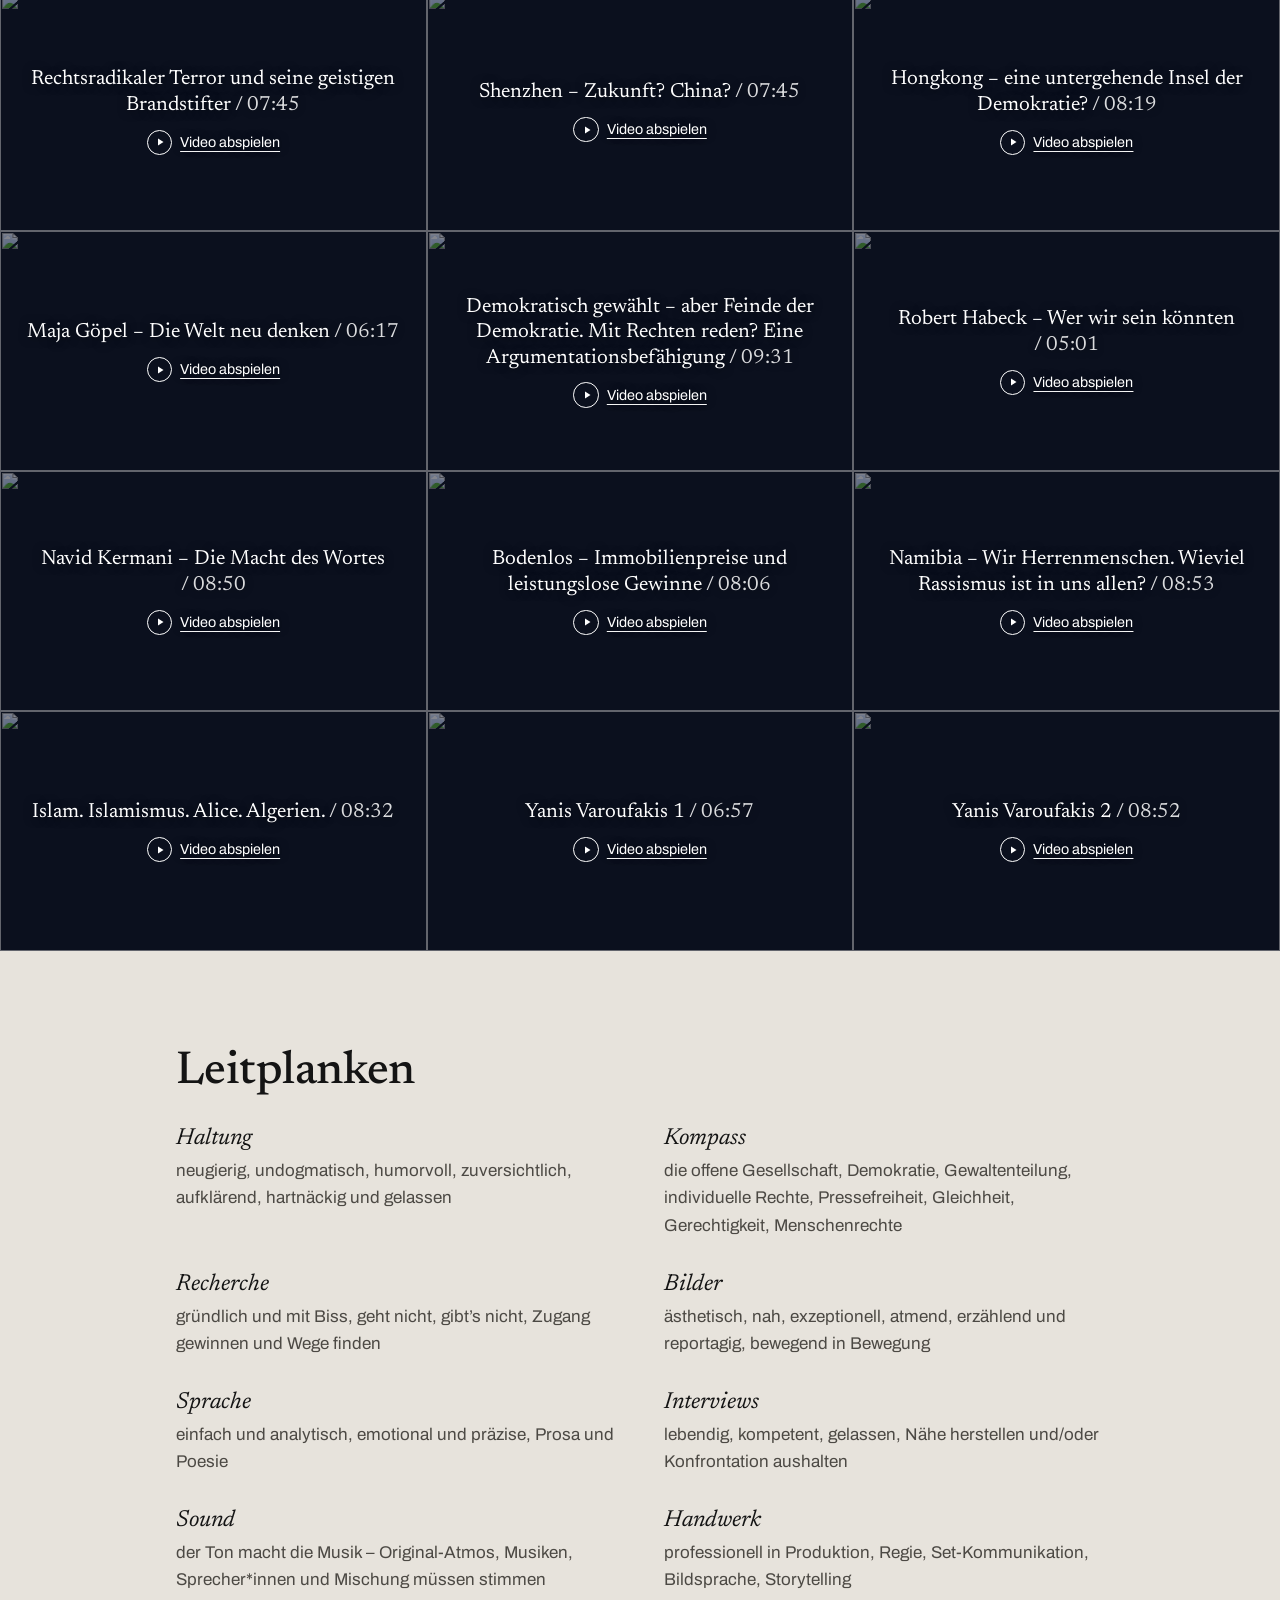
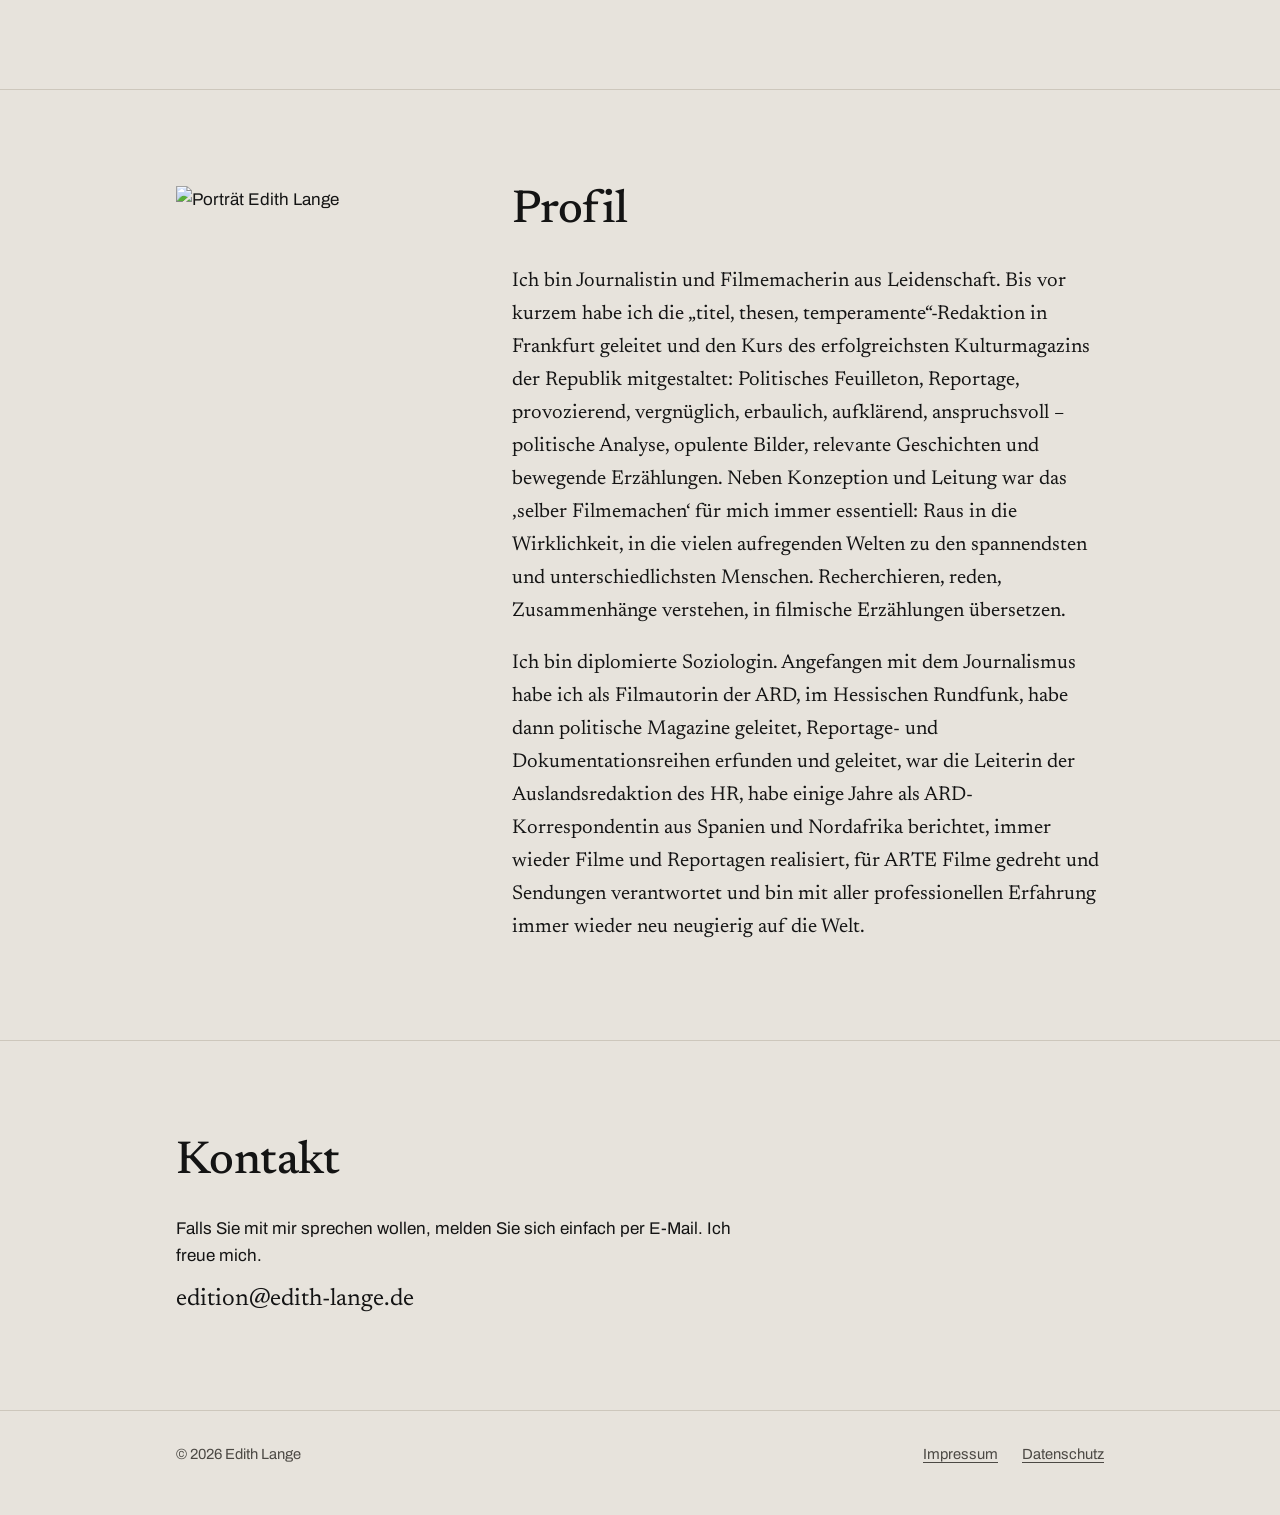
==== commit 949ea5e5: "Showreel-Kopf entfernt, Titel "Showreel: Produktionen"; Sticky-Navigation transparenter, größer, mit" ====
--- a/index.html
+++ b/index.html
@@ -97,14 +97,9 @@
     </section>
 
     <section class="showreel" id="showreel" aria-labelledby="showreel-titel">
-      <div class="showreel-kopf">
-        <h2 id="showreel-titel">Showreel</h2>
-        <p>Film anklicken zum Abspielen</p>
-      </div>
-
       <div class="banner" style="--banner: url('https://static.wixstatic.com/media/cf3013_33adf1be0b4f466a8af10aefe9cf7b13f002.jpg/v1/fill/w_1920,h_820,al_c,q_80/banner.jpg')">
         <div class="banner-mitte">
-          <p class="banner-titel">Produktionen</p>
+          <h2 class="banner-titel" id="showreel-titel">Showreel: Produktionen</h2>
           <button type="button" class="abspielen" data-film="trailer">
             <span class="play-kreis" aria-hidden="true"><svg viewBox="0 0 24 24" focusable="false"><path d="M8 5l11 7-11 7z"/></svg></span>
             <span class="abspielen-text">Trailer abspielen</span>
@@ -183,8 +178,10 @@
       </div>
       <div class="buehne" id="buehne"></div>
       <div class="player-info">
-        <p class="player-meta" id="player-meta"></p>
-        <p class="player-text" id="player-text"></p>
+        <div class="player-scroll">
+          <p class="player-meta" id="player-meta"></p>
+          <p class="player-text" id="player-text"></p>
+        </div>
       </div>
     </div>
   </dialog>
--- a/css/style.css
+++ b/css/style.css
@@ -36,7 +36,7 @@
 }
 
 *, *::before, *::after { box-sizing: border-box; }
-html { scroll-behavior: smooth; scroll-padding-top: 4.5rem; }
+html { scroll-behavior: smooth; scroll-padding-top: 3.9rem; }
 body {
   margin: 0;
   background: var(--sand);
@@ -73,29 +73,36 @@
     linear-gradient(currentColor 0 0) 100% 100% / var(--l) var(--d) no-repeat,
     linear-gradient(currentColor 0 0) 100% 100% / var(--d) var(--l) no-repeat;
 }
-.wortmarke.klammern { padding: 0.45rem 0.8rem; line-height: 0; }
-.wortmarke img { height: 1.9rem; width: auto; filter: invert(1); }
+.wortmarke.klammern { padding: 0.3rem 0.65rem; line-height: 0; }
+.wortmarke img { height: 1.7rem; width: auto; filter: invert(1); }
 
 /* ---------- Kopfleiste ---------- */
 .kopf {
   position: fixed; inset: 0 0 auto 0; z-index: 30;
   display: flex; align-items: baseline; justify-content: center; flex-wrap: wrap;
   gap: 0.5rem 2rem;
-  padding: 1rem var(--rand);
+  padding: 0.75rem var(--rand);
   color: var(--weiss);
   text-shadow: 0 1px 8px rgb(0 0 0 / 0.45);
 }
 .wortmarke { display: none; text-decoration: none; }
 .kopf nav ul { display: flex; flex-wrap: wrap; justify-content: center; gap: 0.25rem 1.25rem; }
-.kopf nav a { text-decoration: none; font-size: 0.95rem; }
+.kopf nav a { text-decoration: none; font-size: 0.95rem; line-height: 1.25; }
 .kopf nav a:hover { color: inherit; text-decoration: underline; }
 .kopf :focus-visible { outline-color: var(--weiss); }
-@media (min-width: 40rem) { .kopf nav ul { column-gap: 2rem; } }
+/* Ab Tablet-Breite: Logo links, Navigation mittig, Schrift doppelt so groß wie auf dem Handy */
+@media (min-width: 40rem) {
+  .kopf { display: grid; grid-template-columns: 1fr auto 1fr; align-items: center; }
+  .kopf nav { grid-column: 2; }
+  .kopf nav ul { column-gap: clamp(0.9rem, 2.4vw, 2rem); flex-wrap: nowrap; }
+  .kopf nav a { font-size: clamp(1.15rem, 2.5vw, 1.9rem); }
+  .wortmarke { grid-column: 1; justify-self: start; }
+}
+@media (max-width: 52rem) { body.scroll .wortmarke, body.innen .wortmarke { display: none; } }
 
 /* Nach dem Video und auf Unterseiten: sandfarben */
 body.scroll .kopf, body.innen .kopf {
-  justify-content: space-between;
-  background: rgb(231 227 220 / 0.96);
+  background: rgb(231 227 220 / 0.8);
   color: var(--tinte);
   text-shadow: none;
   border-bottom: 1px solid var(--linie);
@@ -192,10 +199,6 @@
 .kontakt .mail a { text-decoration: none; }
 
 /* ---------- Showreel ---------- */
-.showreel-kopf { text-align: center; padding: clamp(3rem, 7vw, 5rem) var(--rand) 2rem; }
-.showreel-kopf h2 { margin-bottom: 0.25rem; }
-.showreel-kopf p { color: var(--tinte-leise); font-size: 0.95rem; }
-
 .banner {
   position: relative; isolation: isolate;
   min-height: clamp(26rem, 64vh, 38rem);
@@ -206,7 +209,7 @@
 .banner::before { content: ""; position: absolute; inset: 0; z-index: -1; background: rgb(8 12 28 / 0.5); }
 .banner :focus-visible { outline-color: var(--weiss); }
 .banner-mitte { margin: auto; text-align: center; padding: 3rem 1rem 2rem; }
-.banner-titel { font-family: var(--serif); font-weight: 300; font-size: clamp(2.8rem, 7vw, 4.6rem); line-height: 1; letter-spacing: -0.01em; }
+.banner-titel { margin: 0; font-family: var(--serif); font-weight: 300; font-size: clamp(2.8rem, 7vw, 4.6rem); line-height: 1; letter-spacing: -0.01em; }
 
 .abspielen {
   margin-top: 1.25rem; display: inline-flex; align-items: center; gap: 0.6rem;
@@ -331,19 +334,21 @@
   .kachel:hover img { transform: none; }
 }
 
-/* Querformat ab Laptop-Breite: Dialog fast bildschirmfüllend, Video groß links, Texte rechts daneben */
+/* Querformat ab Tablet/Laptop-Breite: Dialog fast bildschirmfüllend, Video groß links, Texte rechts daneben.
+   Bewusst Flexbox statt Grid und Padding-Trick statt aspect-ratio: Safari/iPadOS ließ die Bühne im Grid auf Höhe 0 kollabieren. */
 @media (min-width: 60rem) and (min-aspect-ratio: 4/3) {
-  dialog { width: 94vw; max-height: 92vh; }
-  .player-innen {
-    --text: clamp(15rem, 19vw, 19rem);
-    display: grid;
-    /* Video so breit wie Breite UND Höhe erlauben (16:9), Rest für den Text */
-    grid-template-columns: min(calc((92vh - 8rem) * 16 / 9), calc(100% - var(--text) - 1.5rem)) minmax(0, 1fr);
-    grid-template-areas: "kopf kopf" "buehne info"; column-gap: 1.5rem; align-items: stretch;
+  dialog { width: 94vw; max-height: 92vh; max-height: 92dvh; overflow: auto; }
+  .player-innen { --text: clamp(15rem, 19vw, 19rem); display: flex; flex-wrap: wrap; column-gap: 1.5rem; align-items: stretch; }
+  .player-kopf { flex: 0 0 100%; }
+  .buehne {
+    aspect-ratio: auto; flex: none;
+    /* so breit wie Breite UND Höhe erlauben (16:9) */
+    width: min(calc((92vh - 8rem) * 16 / 9), calc(100% - var(--text) - 1.5rem));
+    width: min(calc((92dvh - 8rem) * 16 / 9), calc(100% - var(--text) - 1.5rem));
   }
-  .player-kopf { grid-area: kopf; }
-  .buehne { grid-area: buehne; }
-  .player-info { grid-area: info; height: 0; min-height: 100%; overflow-y: auto; padding-right: 0.25rem; }
+  .buehne::before { content: ""; display: block; padding-top: 56.25%; }
+  .player-info { flex: 1 1 0; min-width: 0; position: relative; }
+  .player-scroll { position: absolute; inset: 0; overflow-y: auto; padding-right: 0.25rem; -webkit-overflow-scrolling: touch; }
   .player-info .player-meta { margin-top: 0; }
   .player-text { font-size: 0.95rem; line-height: 1.55; }
 }
